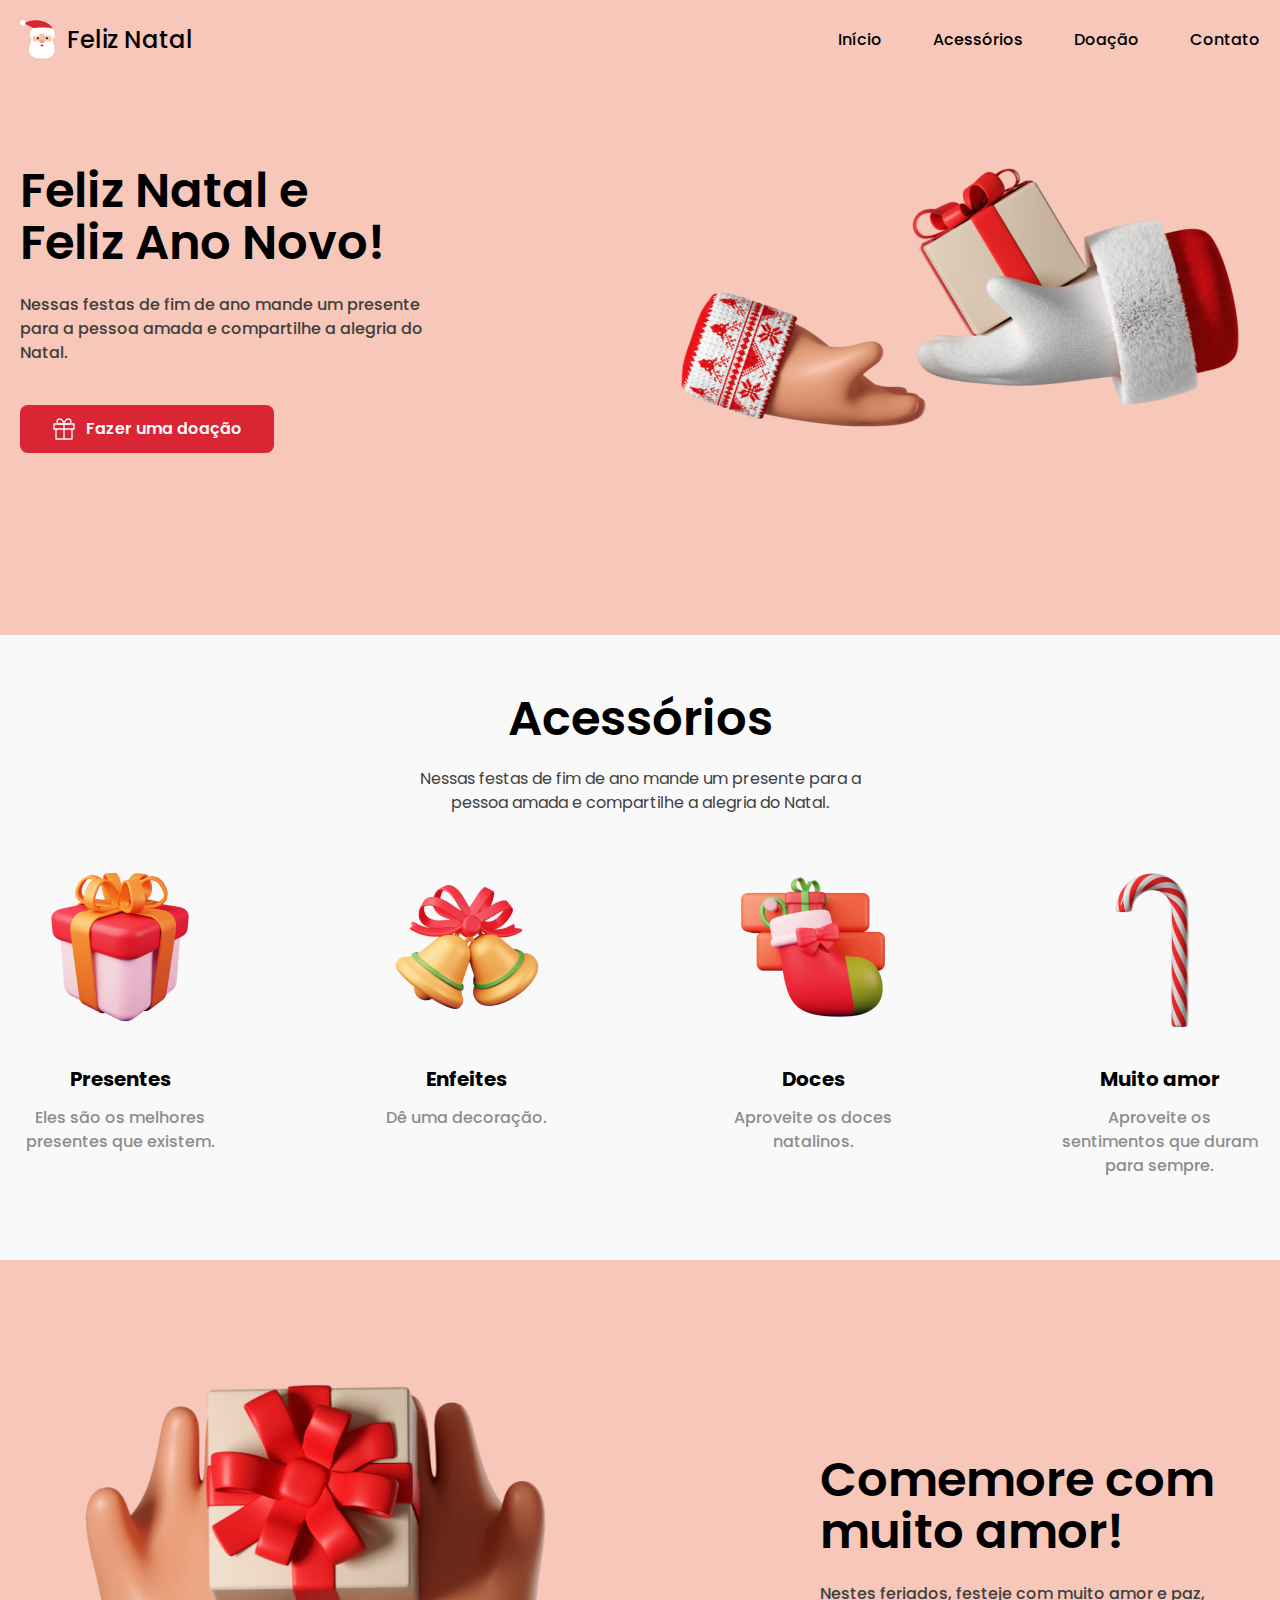
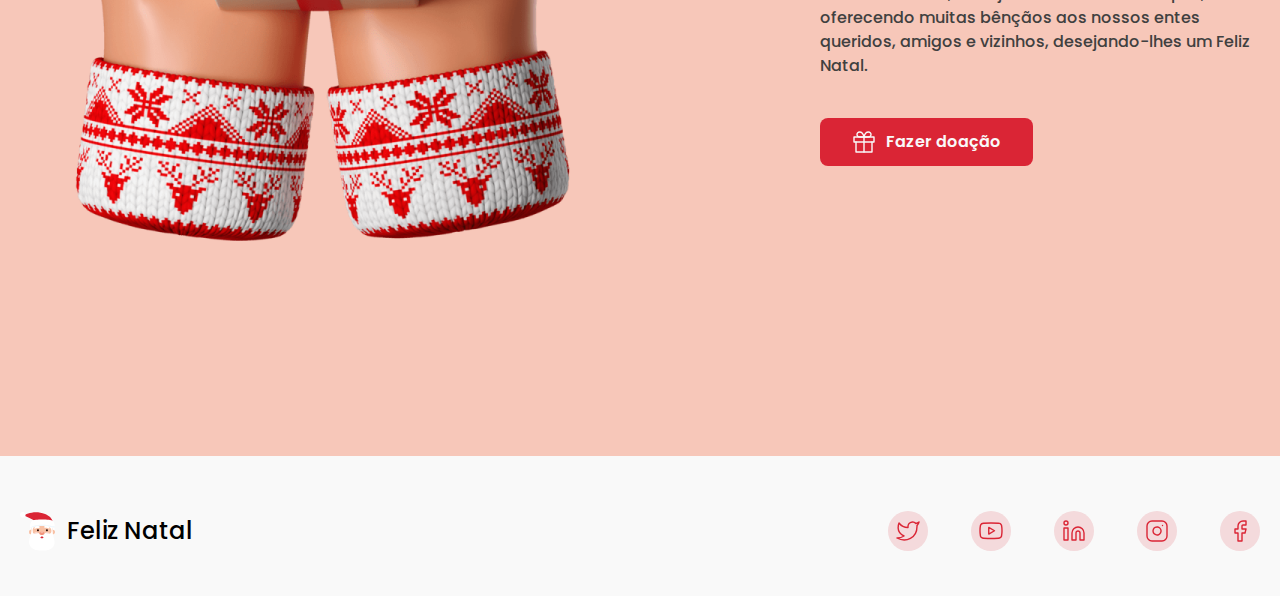
==== 16-FelizNatal/index.html @ dc10147a "add projeto 16" ====
<!DOCTYPE html>
<html lang="pt-bt">

    <head>
        <meta charset="UTF-8">
        <meta http-equiv="X-UA-Compatible" content="IE=edge">
        <meta name="viewport" content="width=device-width, initial-scale=1.0">
        <link rel="preconnect" href="https://fonts.googleapis.com">
        <link rel="preconnect" href="https://fonts.gstatic.com" crossorigin>
        <link href="https://fonts.googleapis.com/css2?family=Poppins:wght@400;500;600&display=swap" rel="stylesheet">
        <link rel="preload" href="assets/css/style.css" as="style">
        <link rel="stylesheet" href="assets/css/style.css">
        <title>Feliz Natal</title>
    </head>

    <body>

        <header class="header container">
            <div class="logo">
                <img src="assets/img/Frame.svg" alt="Logo">
                <span>Feliz Natal</span>
            </div>
            <nav>
                <ul class="header-menu">
                    <li><a href="">Início</a></li>
                    <li><a href="">Acessórios</a></li>
                    <li><a href="">Doação</a></li>
                    <li><a href="">Contato</a></li>
                </ul>
            </nav>
        </header>

        <article class="banner container">
            <div class="banner-info">
                <h1>Feliz Natal e <br> Feliz Ano Novo!</h1>
                <p>Nessas festas de fim de ano mande um presente para a pessoa amada e compartilhe a alegria do Natal.
                </p>
                <a href="">Fazer uma doação</a>
            </div>
            <div class="banner-img">
                <img src="assets/img/send.png" alt="">
            </div>
        </article>

        <article class="acessorios-bg">
            <div class="acessorios container">
                <h2>Acessórios</h2>
                <p>Nessas festas de fim de ano mande um presente para a pessoa amada e compartilhe a alegria do Natal.
                </p>

                <ul class="acessorios-lista">
                    <li>
                        <div class="acessorios-imagem">
                            <img src="assets/img/giving1.png" alt="Decoração 1">
                        </div>
                        <h3>Presentes</h3>
                        <span>Eles são os melhores presentes que existem.</span>
                    </li>
                    <li>
                        <div class="acessorios-imagem">
                            <img src="assets/img/giving2.png" alt="Decoração 2">
                        </div>
                        <h3>Enfeites</h3>
                        <span>Dê uma decoração.</span>
                    </li>
                    <li>
                        <div class="acessorios-imagem">
                            <img src="assets/img/giving3.png" alt="Decoração 3">
                        </div>
                        <h3>Doces</h3>
                        <span>Aproveite os doces natalinos.</span>
                    </li>
                    <li>
                        <div class="acessorios-imagem">
                            <img src="assets/img/giving4.png" alt="Decoração 4">
                        </div>
                        <h3>Muito amor</h3>
                        <span>Aproveite os sentimentos que duram para sempre.</span>
                    </li>
                </ul>
            </div>
        </article>

        <article class="banner container">
            <div class="banner-img">
                <img src="assets/img/shared.png" alt="">
            </div>
            <div class="banner-info">
                <h1>Comemore com <br> muito amor!</h1>
                <p>Nestes feriados, festeje com muito amor e paz, oferecendo muitas bênçãos aos nossos entes queridos,
                    amigos e vizinhos, desejando-lhes um Feliz Natal.
                </p>
                <a href="">Fazer doação</a>
            </div>
        </article>

        <footer class="footer-bg">
            <div class="footer container">
                <div class="logo">
                    <img src="assets/img/Frame.svg" alt="Logo">
                    <span>Feliz Natal</span>
                </div>
                <ul class="footer-links">
                    <li><a href=""><img src="assets/img/twitter.svg" alt="Twitter" class="links-img"></a></li>
                    <li><a href=""><img src="assets/img/youtube.svg" alt="Youtube" class="links-img"></a></li>
                    <li><a href=""><img src="assets/img/linkedin.svg" alt="Linkedin" class="links-img"></a></li>
                    <li><a href=""><img src="assets/img/instagram.svg" alt="Instagram" class="links-img"></a></li>
                    <li><a href=""><img src="assets/img/facebook.svg" alt="Facebook" class="links-img"></a></li>
                </ul>
            </div>
        </footer>

        <script src="assets/js/script.js"></script>
    </body>

</html>
---- 16-FelizNatal/assets/css/style.css ----
@import url("reset.css");
@import url("geral.css");
@import url("header.css");
@import url("banner.css");
@import url("acessorios.css");
@import url("footer.css");
---- 16-FelizNatal/assets/css/style.css ----
@import url("reset.css");
@import url("geral.css");
@import url("header.css");
@import url("banner.css");
@import url("acessorios.css");
@import url("footer.css");
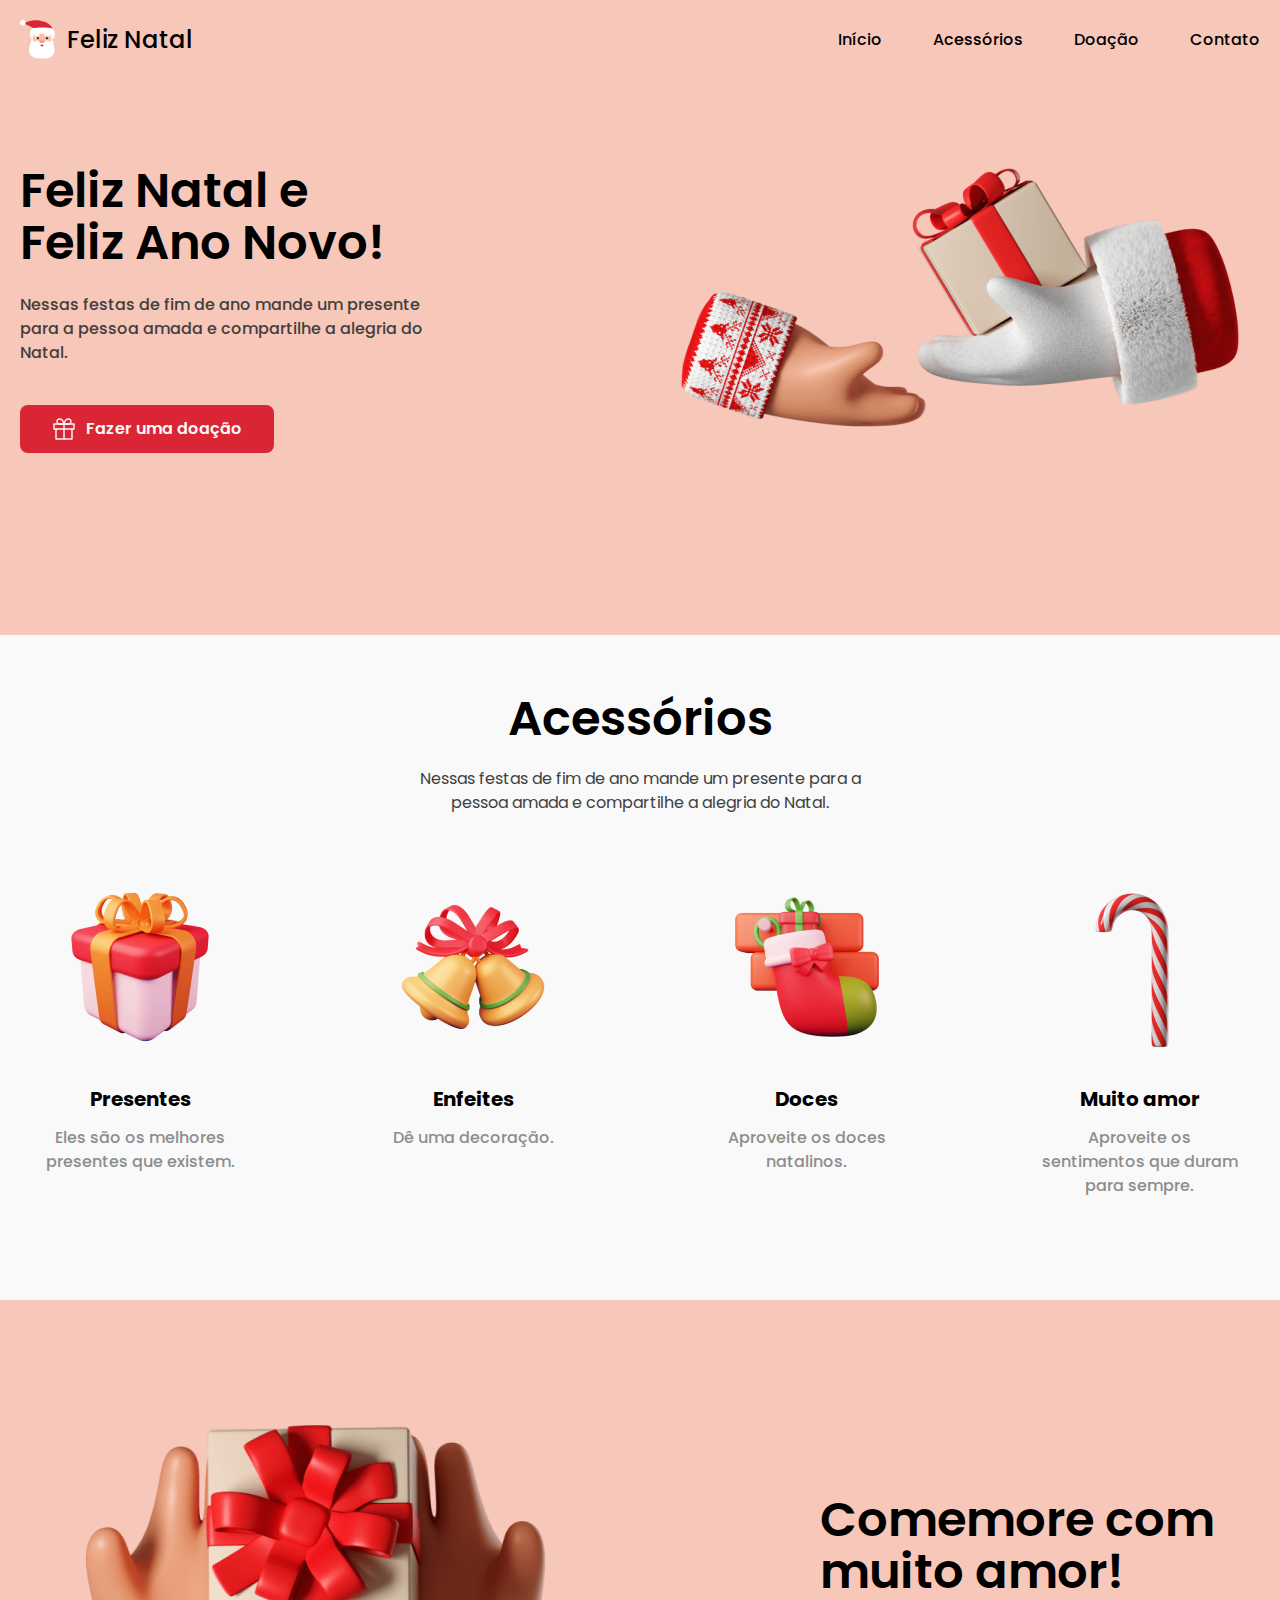
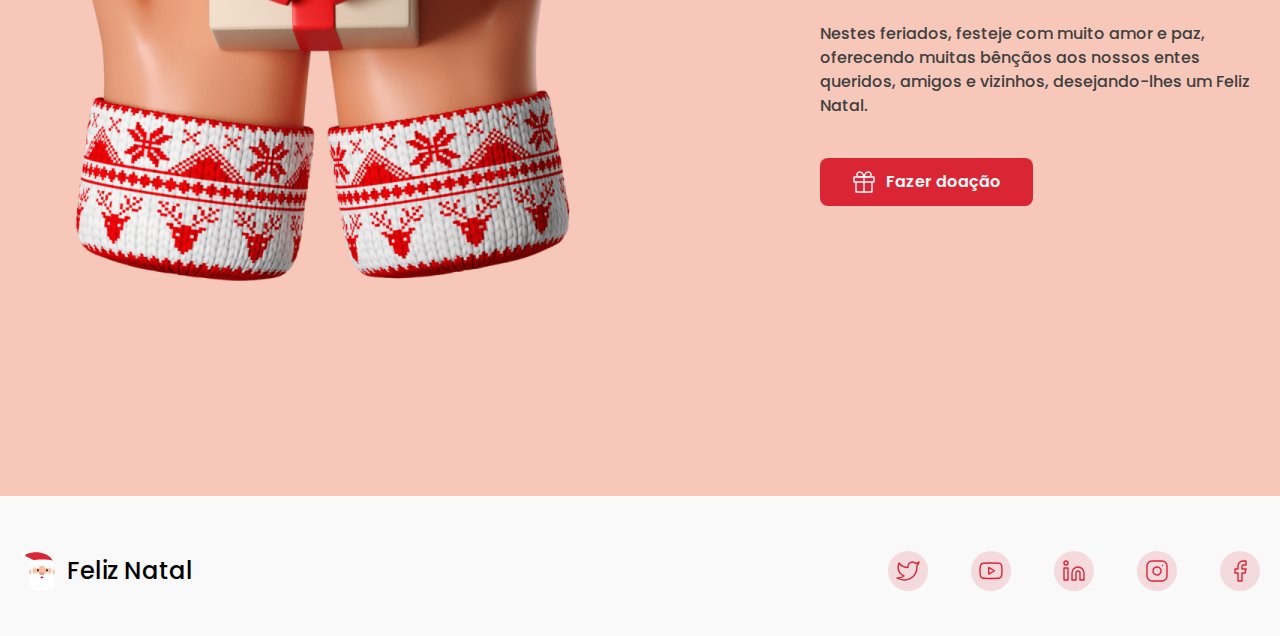
==== commit 87692238: "update 16-FelizNatal" ====
--- a/16-FelizNatal/index.html
+++ b/16-FelizNatal/index.html
@@ -38,7 +38,7 @@
                 <a href="">Fazer uma doação</a>
             </div>
             <div class="banner-img">
-                <img src="assets/img/send.png" alt="">
+                <img src="assets/img/send.png" alt="Decoração de Natal">
             </div>
         </article>
 
@@ -82,8 +82,8 @@
         </article>
 
         <article class="banner container">
-            <div class="banner-img">
-                <img src="assets/img/shared.png" alt="">
+            <div class="banner-img animBanner">
+                <img src="assets/img/shared.png" alt="Compartilhe neste natal">
             </div>
             <div class="banner-info">
                 <h1>Comemore com <br> muito amor!</h1>
